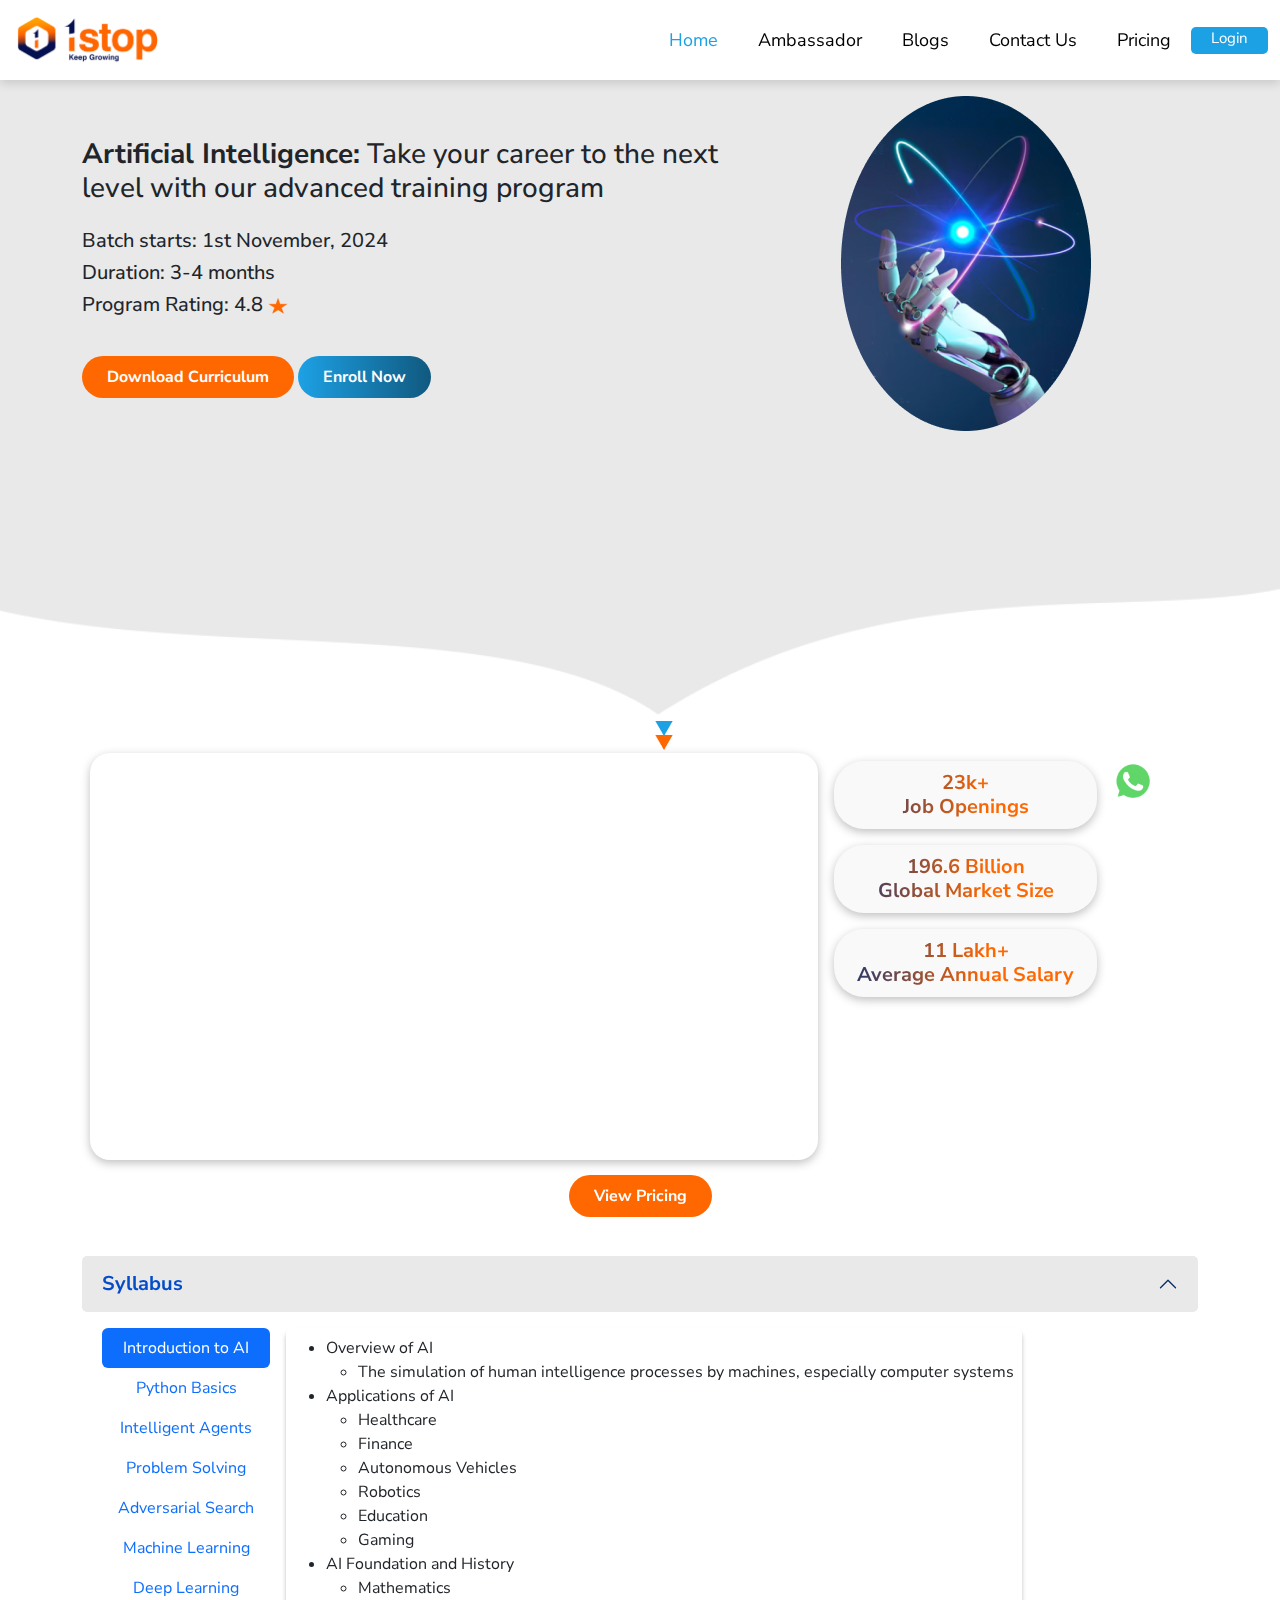
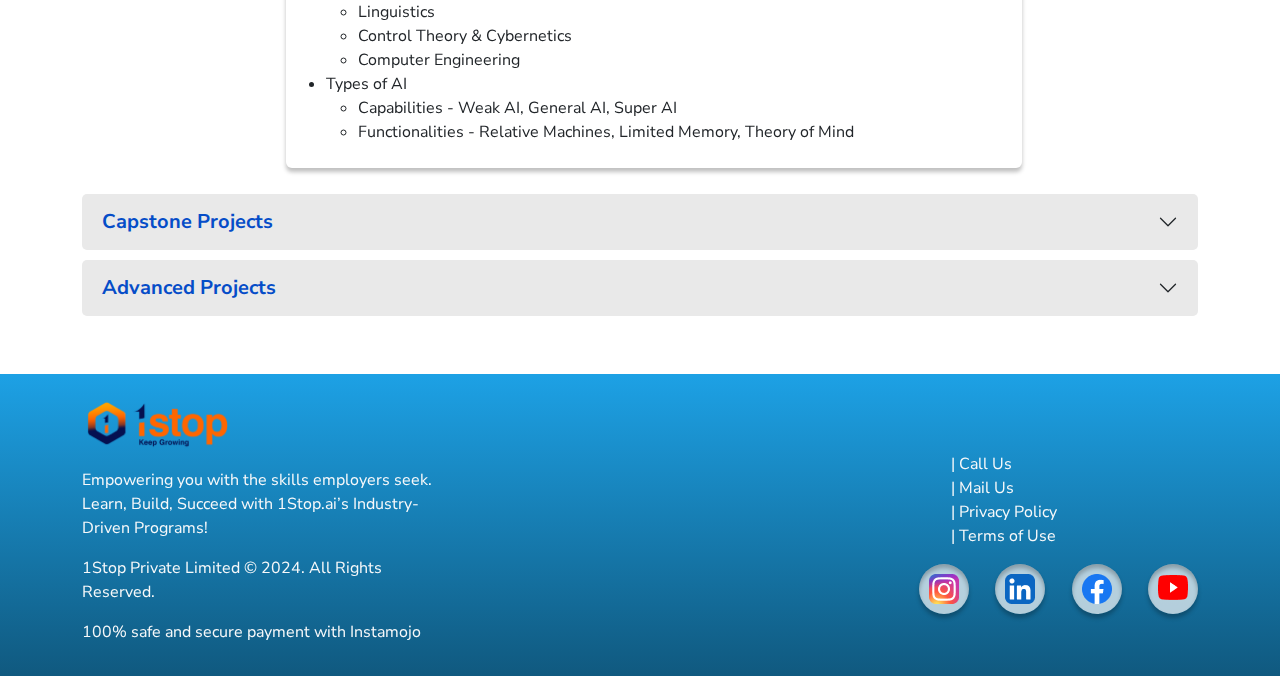
==== ai.html @ bd35b6ce "commit" ====
<!DOCTYPE html>
<html lang="en">

<head>
    <meta charset="UTF-8">
    <meta name="viewport" content="width=device-width, initial-scale=1.0">
    <title>1Stop| Keep Growing</title>
    <link rel="shortcut icon" href="images/1Stop_logo.png" type="image/x-icon">
    <link rel="preconnect" href="https://fonts.googleapis.com">
    <link rel="preconnect" href="https://fonts.gstatic.com" crossorigin>
    <link
        href="https://fonts.googleapis.com/css2?family=Nunito+Sans:ital,opsz,wght@0,6..12,200..1000;1,6..12,200..1000&display=swap"
        rel="stylesheet">
    <!-- Bootsrap CSS -->
    <link rel="stylesheet" href="https://cdn.jsdelivr.net/npm/bootstrap@5.3.3/dist/css/bootstrap.min.css">
    <link rel="stylesheet" href="css/style.css">
    <link rel="stylesheet" href="https://cdnjs.cloudflare.com/ajax/libs/OwlCarousel2/2.3.4/assets/owl.carousel.min.css"
        integrity="sha512-tS3S5qG0BlhnQROyJXvNjeEM4UpMXHrQfTGmbQ1gKmelCxlSEBUaxhRBj/EFTzpbP4RVSrpEikbmdJobCvhE3g=="
        crossorigin="anonymous" referrerpolicy="no-referrer" />
    <link rel="stylesheet" href="https://cdn.jsdelivr.net/npm/@splidejs/splide@4.1.4/dist/css/splide.min.css">
    <!-- fontawesome CDN -->
    <link rel="stylesheet" href="https://cdnjs.cloudflare.com/ajax/libs/font-awesome/6.5.1/css/all.min.css"
        integrity="sha512-DTOQO9RWCH3ppGqcWaEA1BIZOC6xxalwEsw9c2QQeAIftl+Vegovlnee1c9QX4TctnWMn13TZye+giMm8e2LwA=="
        crossorigin="anonymous" referrerpolicy="no-referrer" />
</head>

<body>
    <!-- nav start -->
    <nav class="navbar navbar-expand-lg fixed-top">
        <div class="container-fluid">
            <a class="navbar-brand" href="index.html">
                <img src="images/1Stop_logo_New.png" width="150px" alt="logo">
            </a>
            <button class="navbar-toggler" type="button" data-bs-toggle="collapse" data-bs-target="#navbarNavAltMarkup"
                aria-controls="navbarNavAltMarkup" aria-expanded="false" aria-label="Toggle navigation">
                <span class="navbar-toggler-icon"></span>
            </button>
            <div class="collapse navbar-collapse" id="navbarNavAltMarkup">
                <div class="navbar-nav">
                    <a class="nav-link active" aria-current="page" href="#">Home</a>
                    <a class="nav-link" href="#">Ambassador</a>
                    <a class="nav-link" href="#">Blogs</a>
                    <a class="nav-link" href="#">Contact Us</a>
                    <a class="nav-link" href="price.html">Pricing</a>
                    <a class="nav-link btn-style" href="#">Login</a>
                </div>
            </div>
        </div>
    </nav>
    <!-- nav end -->

    <div class="pdp-section">
        <div class="container pt-5 pb-5">
            <div class="row mt-5">
                <div class="col-md-7 d-flex align-items-center">
                    <div class="">
                        <h3><b>Artificial Intelligence:</b> Take your career to the next level with our advanced
                            training
                            program</h3>
                        <h5 class="mt-4">Batch starts: 1st November, 2024</h5>
                        <h5>Duration: 3-4 months</h5>
                        <h5>Program Rating: 4.8 <img src="images/Star-1.png" width="20px" alt=""></h5>
                        <div class="mt-5">
                            <a href="#" target="_blank" class="btn-style4">Download Curriculum</a>
                            <a href="#" target="_blank" class="btn-style2">Enroll Now</a>
                        </div>
                    </div>
                </div>
                <div class="col-md-5 d-flex justify-content-center">
                    <img src="images/pdp-img.png" alt="">
                </div>
            </div>
        </div>
    </div>
    <div class="text-center ms-5">
        <img src="images/Polygon-1.png" alt="">
    </div>
    <div class="text-center mt-neg-1 ms-5">
        <img src="images/Polygon-2.png" alt="">
    </div>

    <div class="container pb-5">
        <div class="row">
            <div class="col-md-8 px-2">
                <div class="pdp-video">
                    <iframe width="100%" height="400px"
                        src="https://www.youtube.com/embed/hCedJpnhHKM?si=3BOY_zFJn60Yc1GN" title="YouTube video player"
                        frameborder="0"
                        allow="accelerometer; autoplay; clipboard-write; encrypted-media; gyroscope; picture-in-picture; web-share"
                        referrerpolicy="strict-origin-when-cross-origin" allowfullscreen></iframe>
                </div>
            </div>
            <div class="col-md-3 d-flex flex-column align-items-center">
                <div class="p-2 w-100">
                    <div class="pdp-num-card text-center">
                        <h6>23k+ <br>Job Openings</h6>
                    </div>
                </div>
                <div class="p-2 w-100">
                    <div class="pdp-num-card text-center">
                        <h6>196.6 Billion <br> Global Market Size</h6>
                    </div>
                </div>
                <div class="p-2 w-100">
                    <div class="pdp-num-card text-center">
                        <h6>11 Lakh+ <br> Average Annual Salary</h6>
                    </div>
                </div>
            </div>
            <div class="col-md-1 p-2">
                <a href="#" target="_blank">
                    <img src="images/whatsapp-icon.png" width="40px" alt="">
                </a>
            </div>
        </div>
        <div class="text-center mt-4">
            <a href="#" class="btn-style4">View Pricing</a>
        </div>
    </div>

    <div class="container pb-5">
        <div class="accordion" id="accordionExample">
            <div class="accordion-item">
                <h2 class="accordion-header" id="headingOne">
                    <button class="accordion-button" type="button" data-bs-toggle="collapse"
                        data-bs-target="#collapseOne" aria-expanded="true" aria-controls="collapseOne">
                        Syllabus
                    </button>
                </h2>
                <div id="collapseOne" class="accordion-collapse collapse show" aria-labelledby="headingOne"
                    data-bs-parent="#accordionExample">
                    <div class="accordion-body">
                        <div class="d-flex align-items-start">
                            <div class="nav flex-column nav-pills me-3" id="v-pills-tab" role="tablist"
                                aria-orientation="vertical">
                                <button class="nav-link active" id="v-pills-home-tab" data-bs-toggle="pill"
                                    data-bs-target="#v-pills-home" type="button" role="tab" aria-controls="v-pills-home"
                                    aria-selected="true">Introduction to AI</button>
                                <button class="nav-link" id="v-pills-profile-tab" data-bs-toggle="pill"
                                    data-bs-target="#v-pills-profile" type="button" role="tab"
                                    aria-controls="v-pills-profile" aria-selected="false">Python Basics</button>
                                <button class="nav-link" id="v-pills-messages-tab" data-bs-toggle="pill"
                                    data-bs-target="#v-pills-messages" type="button" role="tab"
                                    aria-controls="v-pills-messages" aria-selected="false">Intelligent Agents</button>
                                <button class="nav-link" id="v-pills-settings-tab" data-bs-toggle="pill"
                                    data-bs-target="#v-pills-settings" type="button" role="tab"
                                    aria-controls="v-pills-settings" aria-selected="false">Problem Solving</button>
                                    <button class="nav-link" id="v-pills-101-tab" data-bs-toggle="pill"
                                    data-bs-target="#v-pills-101" type="button" role="tab"
                                    aria-controls="v-pills-101" aria-selected="false">Adversarial Search</button>
                                    <button class="nav-link" id="v-pills-102-tab" data-bs-toggle="pill"
                                    data-bs-target="#v-pills-102" type="button" role="tab"
                                    aria-controls="v-pills-102" aria-selected="false">Machine Learning</button>
                                    <button class="nav-link" id="v-pills-103-tab" data-bs-toggle="pill"
                                    data-bs-target="#v-pills-103" type="button" role="tab"
                                    aria-controls="v-pills-103" aria-selected="false">Deep Learning</button>
                            </div>
                            <div class="tab-content" id="v-pills-tabContent">
                                <div class="tab-pane fade show active" id="v-pills-home" role="tabpanel"
                                    aria-labelledby="v-pills-home-tab">
                                    <div class="card p-2">
                                        <ul>
                                            <li>Overview of AI
                                                <ul>
                                                    <li>The simulation of human intelligence processes by machines, especially computer systems</li>
                                                </ul>
                                            </li>
                                            <li>Applications of AI
                                                <ul>
                                                    <li>Healthcare</li>
                                                    <li>Finance</li>
                                                    <li>Autonomous Vehicles</li>
                                                    <li>Robotics</li>
                                                    <li>Education</li>
                                                    <li>Gaming</li>
                                                </ul>
                                            </li>
                                            <li>AI Foundation and History
                                                <ul>
                                                    <li>Mathematics</li>
                                                    <li>Linguistics</li>
                                                    <li>Control Theory & Cybernetics</li>
                                                    <li>Computer Engineering</li>
                                                </ul>
                                            </li>
                                            <li>Types of AI
                                                <ul>
                                                    <li>Capabilities - Weak AI, General AI, Super AI</li>
                                                    <li>Functionalities - Relative Machines, Limited Memory, Theory of Mind</li>
                                                </ul>
                                            </li>
                                        </ul>
                                    </div>
                                </div>
                                <div class="tab-pane fade" id="v-pills-profile" role="tabpanel"
                                    aria-labelledby="v-pills-profile-tab">...</div>
                                <div class="tab-pane fade" id="v-pills-messages" role="tabpanel"
                                    aria-labelledby="v-pills-messages-tab">...</div>
                                <div class="tab-pane fade" id="v-pills-settings" role="tabpanel"
                                    aria-labelledby="v-pills-settings-tab">...</div>
                            </div>
                        </div>
                    </div>
                </div>
            </div>
            <div class="accordion-item">
                <h2 class="accordion-header" id="headingTwo">
                    <button class="accordion-button collapsed" type="button" data-bs-toggle="collapse"
                        data-bs-target="#collapseTwo" aria-expanded="false" aria-controls="collapseTwo">
                        Capstone Projects
                    </button>
                </h2>
                <div id="collapseTwo" class="accordion-collapse collapse" aria-labelledby="headingTwo"
                    data-bs-parent="#accordionExample">
                    <div class="accordion-body">
                        <strong>This is the second item's accordion body.</strong> It is hidden by default, until the
                        collapse plugin adds the appropriate classes that we use to style each element. These classes
                        control the overall appearance, as well as the showing and hiding via CSS transitions. You can
                        modify any of this with custom CSS or overriding our default variables. It's also worth noting
                        that just about any HTML can go within the <code>.accordion-body</code>, though the transition
                        does limit overflow.
                    </div>
                </div>
            </div>
            <div class="accordion-item">
                <h2 class="accordion-header" id="headingThree">
                    <button class="accordion-button collapsed" type="button" data-bs-toggle="collapse"
                        data-bs-target="#collapseThree" aria-expanded="false" aria-controls="collapseThree">
                        Advanced Projects
                    </button>
                </h2>
                <div id="collapseThree" class="accordion-collapse collapse" aria-labelledby="headingThree"
                    data-bs-parent="#accordionExample">
                    <div class="accordion-body">
                        <strong>This is the third item's accordion body.</strong> It is hidden by default, until the
                        collapse plugin adds the appropriate classes that we use to style each element. These classes
                        control the overall appearance, as well as the showing and hiding via CSS transitions. You can
                        modify any of this with custom CSS or overriding our default variables. It's also worth noting
                        that just about any HTML can go within the <code>.accordion-body</code>, though the transition
                        does limit overflow.
                    </div>
                </div>
            </div>
        </div>
    </div>

    <!-- footer -->
    <footer>
        <div class="container pb-3 pt-4">
            <div>
                <img src="images/1Stop_logo_New.png" width="150px" alt="">
            </div>
            <div class="row">
                <div class="col-md-4 mt-3">
                    <p class="text-light">Empowering you with the skills employers seek. Learn, Build, Succeed with
                        1Stop.ai’s Industry-Driven Programs!
                    </p>
                    <p class="text-light">1Stop Private Limited © 2024. All Rights Reserved.</p>
                    <p class="text-light">100% safe and secure payment with Instamojo</p>
                </div>
                <div class="col-md-5"></div>
                <div class="col-md-3">
                    <ul type="none">
                        <li class="text-light"><a href="tel:+91" target="_blank"></a>| Call Us</li>
                        <li class="text-light"><a href="mailto:support@1stop.ai" target="_blank"></a>| Mail Us</li>
                        <li class="text-light"><a href="#" target="_blank"></a>| Privacy Policy</li>
                        <li class="text-light"><a href="#" target="_blank"></a>| Terms of Use</li>
                    </ul>
                    <div class="d-flex justify-content-between">
                        <div class="social-icon">
                            <a href="#" target="_blank">
                                <img src="images/icons_instagram.png" width="30px" alt="">
                            </a>
                        </div>
                        <div class="social-icon">
                            <a href="#" target="_blank">
                                <img src="images/icons_linkedin.png" width="30px" alt="">
                            </a>
                        </div>
                        <div class="social-icon">
                            <a href="#" target="_blank">
                                <img src="images/logos_facebook.png" width="30px" alt="">
                            </a>
                        </div>
                        <div class="social-icon">
                            <a href="#" target="_blank">
                                <img src="images/youtube-icon.png" width="30px" alt="">
                            </a>
                        </div>
                    </div>
                </div>
            </div>
        </div>
    </footer>

    <script src="https://cdnjs.cloudflare.com/ajax/libs/jquery/3.7.1/jquery.min.js"
        integrity="sha512-v2CJ7UaYy4JwqLDIrZUI/4hqeoQieOmAZNXBeQyjo21dadnwR+8ZaIJVT8EE2iyI61OV8e6M8PP2/4hpQINQ/g=="
        crossorigin="anonymous" referrerpolicy="no-referrer"></script>
    <!-- Bootsrap JS -->
    <script src="https://cdn.jsdelivr.net/npm/bootstrap@5.3.3/dist/js/bootstrap.bundle.min.js"></script>
</body>

</html>
---- css/style.css ----
* {
  padding: 0;
  margin: 0;
}

/* <uniquifier>: Use a unique and descriptive class name */
/*  <weight>: Use a value from 200 to 1000 */

.nunito-sans {
  font-family: "Nunito Sans", sans-serif;
  font-optical-sizing: auto;
  font-weight: 400;
  font-style: normal;
  font-variation-settings:
    "wdth"100,
    "YTLC"500;
}

body {
  font-family: "Nunito Sans", sans-serif;
}

.row {
  --bs-gutter-x: 0;
}

.op-7 {
  opacity: .7;
}

a {
  text-decoration: none;
  color: #000;
}

.navbar {
  box-shadow: 0px 3px 10px 0px rgba(0, 0, 0, .15);
  background-color: #fff;
}

.navbar-collapse {
  flex-grow: 0;
}

.navbar-nav .nav-link {
  padding: 0px 20px !important;
  color: #000;
  font-size: 18px;
}

.navbar-nav .nav-link.active {
  color: #1DA1E5;
}

.btn-style {
  padding: 15px 25px 15px 25px;
  border-radius: 5px;
  background-color: #1DA1E5;
  color: #fff !important;
  font-size: 15px !important;
}

.head-1 {
  background: linear-gradient(90deg, #2B396E 0%, #FF6700 60%);
  -webkit-background-clip: text;
  -webkit-text-fill-color: transparent;
  font-weight: 600;
}

.mt-neg-1 {
  margin-top: -10px;
}

.btn-style2 {
  background: linear-gradient(90deg, #1DA1E5 0%, #10597F 100%);
  color: #FFFFFF;
  font-size: 16px;
  border-radius: 30px;
  padding: 10px 25px;
  font-weight: 700;
}

.btn-style3 {
  background: #E9E9E9;
  color: #000000;
  font-size: 16px;
  border-radius: 30px;
  padding: 10px 25px;
  font-weight: 700;
}

/* carousel */
.splide {
  margin-top: 100px;

  .splide__slide {
    position: relative;
    width: calc(45% - 6px) !important;
    transform: scale(.9);
    transition: transform 400ms;

    &:hover {
      .card__content {
        .card__excerpt {}
      }
    }

    .test {
      display: block;
      position: absolute;
      top: 0;
      left: 0;
      width: 100%;
      height: 100%;
      z-index: 5;
    }

    .card-hero {
      position: relative;
      height: 100%;
      border: none;

      &::before {
        content: '';
        display: block;
        background-color: transparent;
        top: 0;
        left: 0;
        width: 100%;
        height: 100%;
        transform: translate(-20px, -20px);
        border: 1px solid var(--color-light);
        z-index: -2;
      }

      img {
        display: block;
        position: absolute;
        top: 0;
        left: 0;
        width: 100%;
        height: 100%;
        object-fit: cover;
        z-index: 0;
      }

      .card__content {
        position: absolute;
        margin: 0px 20px;
        bottom: 20px;
        width: calc(90% - 6px);
        border: 4px solid #FFFFFF;
        background: #D9D9D9;
        border-radius: 40px;

        .card__content-inner {
          position: relative;
          height: 100%;
          display: flex;
          flex-direction: column;
          padding: 5px 20px;
          color: #000;
          isolation: isolate;
          z-index: 1;

          &::before {
            content: '';
            display: block;
            position: absolute;
            top: 0;
            left: 0;
            width: 100%;
            height: 100%;
            background-color: rgba(black, .5);
            z-index: -1;
          }
        }

        .card__title {
          font-size: 20px;
          font-weight: bold;
        }

        .card__excerpt {
          margin-bottom: 0px;
          font-size: 14px;
        }
      }
    }
  }

  .is-active {
    transform: scale(1);
  }

  .splide__pagination {
    display: none;
  }
}

.text-orange {
  color: #FF6700;
}

.text-blue {
  color: #054DC8;
}

.bg-sec {
  background-color: #1da2e531;
  padding: 10px;
  border-radius: 10px;
}

.card {
  border: 0;
  box-shadow: 0px 4px 4px 0px #00000040;
}

.std-card {
  height: 310px;
  margin: 10px;
  border-radius: 40px;
}

.std-img {
  width: 140px;
  height: 140px;
  border-radius: 50%;
  overflow: hidden;
  margin-top: -70px;
}

.t-30 {
  top: 27%;
}

.owl-carousel .item img {
  display: inline !important;
  width: revert-layer !important;
}

.owl-carousel .owl-stage-outer {
  padding-top: 80px;

}

.owl-carousel .owl-nav {
  text-align: center;
}

.owl-carousel button.owl-dot {
  display: none;
}

.owl-carousel .owl-nav button.owl-next span,
.owl-carousel .owl-nav button.owl-prev span {
  margin: 0px 20px;
  font-size: 30px;
  color: #FF6700;
}

.course-card {
  background: linear-gradient(270deg, #1DA1E5 0%, #10597F 100%);

}

.course-cat {
  color: #fff;
  background: linear-gradient(270deg, #6bb1d79a 0%, #1890cb6e 100%);
  padding: 5px 10px;
  width: -webkit-fill-available;
  border-radius: 5px;
}

.course-cat:hover {
  color: #000;
  background: #fff;
  border-radius: 30px;
}

.img-course {
  z-index: 2;
  position: relative;
  box-shadow: 0px 10px 10px 0px rgba(0, 0, 0, .25);
  border-radius: 30px;
  overflow: hidden;
  height: 200px;
}

.course-content {
  margin-top: -30px;
}

.filterDiv {
  display: none;
}

.show {
  display: block;
}

.filter.active .course-cat {
  color: #000;
  background: #fff;
  border-radius: 30px;
}

.card-key {
  border-top-left-radius: 40px;
  border-bottom-right-radius: 40px;
  box-shadow: 0px 4px 10px 0px rgba(0, 0, 0, 0.25);
}

.card-key:hover {
  box-shadow: 5px 40px 26px -10px rgba(0, 0, 0, 0.1);
}

.card-mentor {
  padding: 20px;
  border-top-left-radius: 40px;
  border-top-right-radius: 40px;
  margin-top: 140px;
}

.mentor-img {
  margin-top: -150px;
}

footer {
  background: linear-gradient(180deg, #1DA1E5 0%, #10597F 100%);

}

.social-icon {
  width: 50px;
  height: 50px;
  padding: 10px;
  border-radius: 50%;
  box-shadow: 0px 4px 4px 0px #00000040 inset, 0px 4px 4px 0px #00000040;
  background: rgba(249, 249, 249, 0.7);
}

.card-news{
  border: 1px solid #000;
  padding: 10px;
  border-radius: 30px 30px 30px 0px;
}
.pdp-section{
  background-image: url('../images/Ellipse-21.png');
  background-position: center;
  background-size: cover;
  height: 715px;
}
.btn-style4{
  background: #FF6700;
  color: #fff;
  font-size: 16px;
  border-radius: 30px;
  padding: 10px 25px;
  font-weight: 700;
}

.pdp-video{
  border-radius: 20px;
  box-shadow: 0px 3px 10px 0px rgba(0, 0, 0, .25);
  overflow: hidden;
}

.pdp-num-card{
  box-shadow: 0px 3px 10px 0px rgba(0, 0, 0, .25);
  padding: 10px 20px;
  border-radius: 30px;
  background-color: rgba(249, 249, 249, 1);
}

.pdp-num-card h6{
  font-size: 20px;
  background: linear-gradient(90deg, #2B396E 0%, #FF6700 60%);
  -webkit-background-clip: text;
  -webkit-text-fill-color: transparent;
  font-weight: 700;
  margin-bottom: 0px;
}
.accordion-item{
  border: none;
  margin-bottom: 10px;
  
}
.accordion-button{
  background-color: rgba(233, 233, 233, 1) !important;
  color: #054DC8 !important;
  font-weight: 700;
  font-size: 20px;
  box-shadow: none !important;
  border-radius: 5px;
}
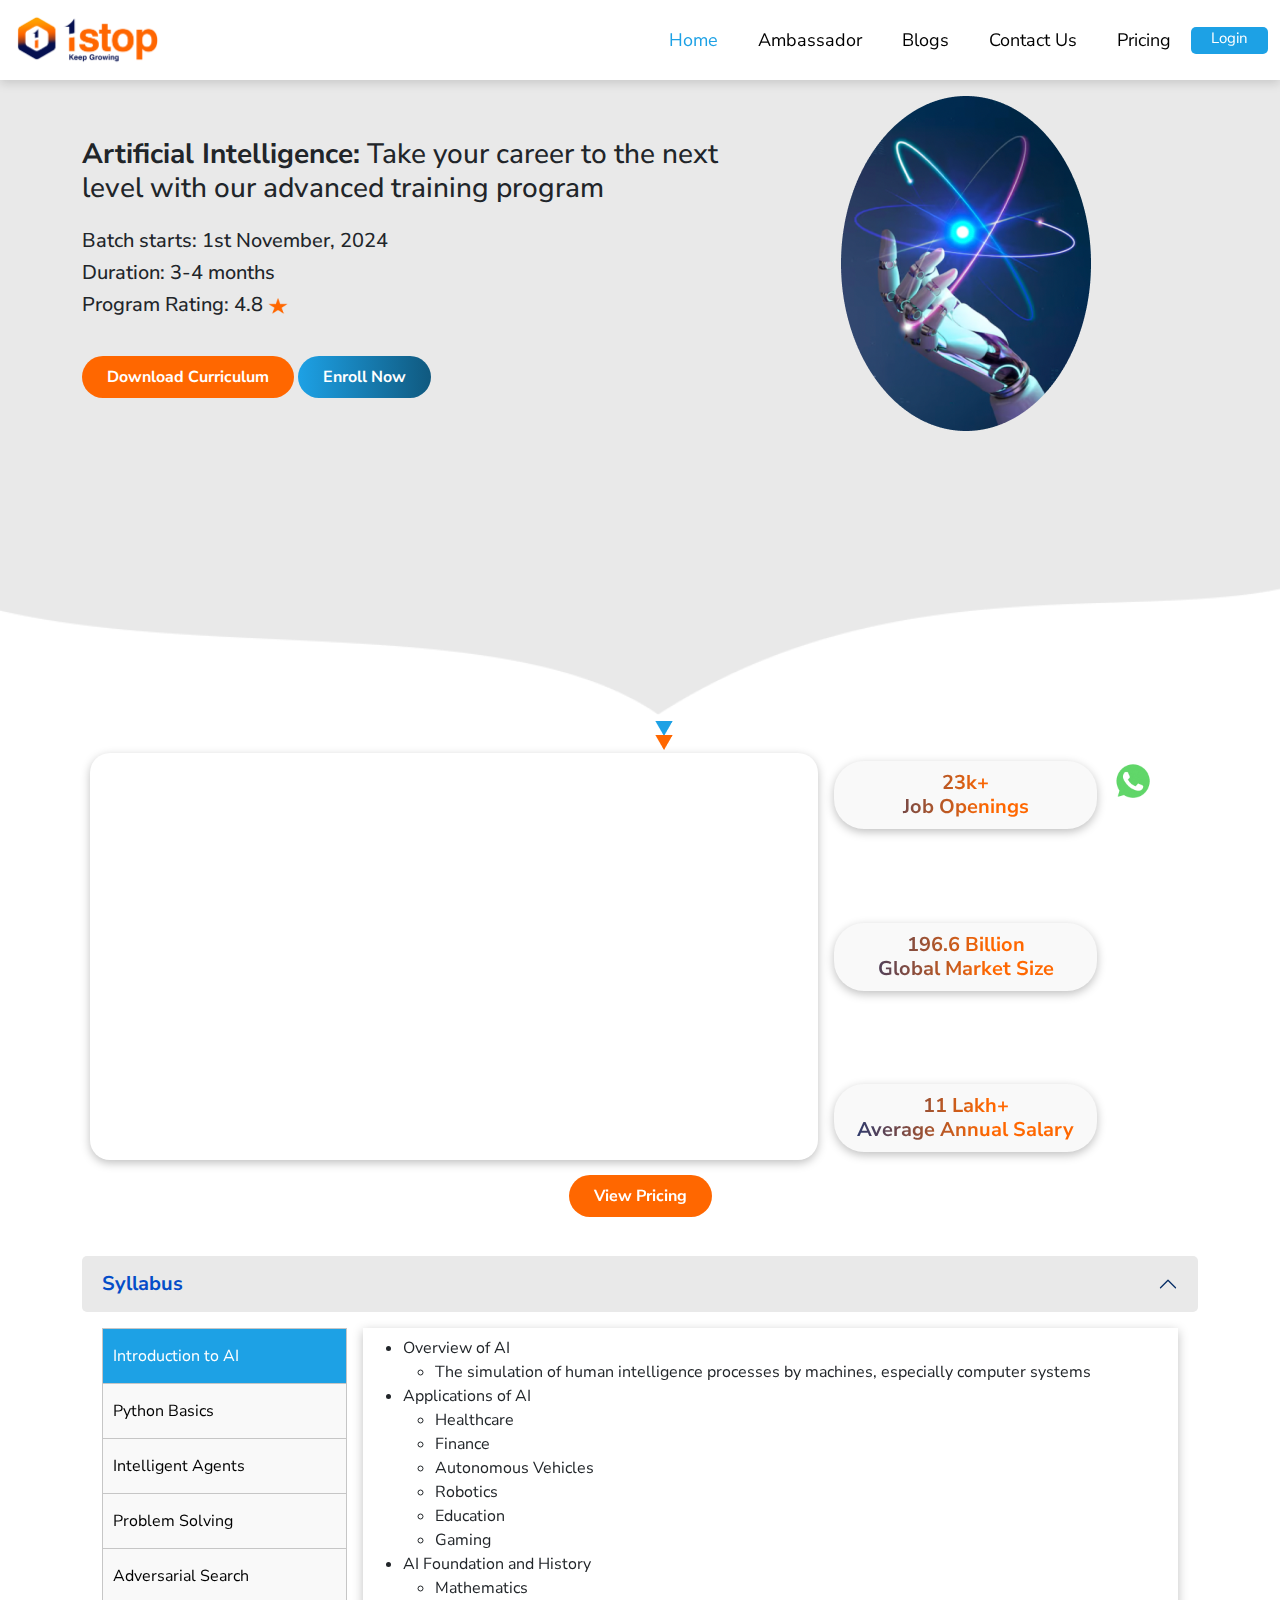
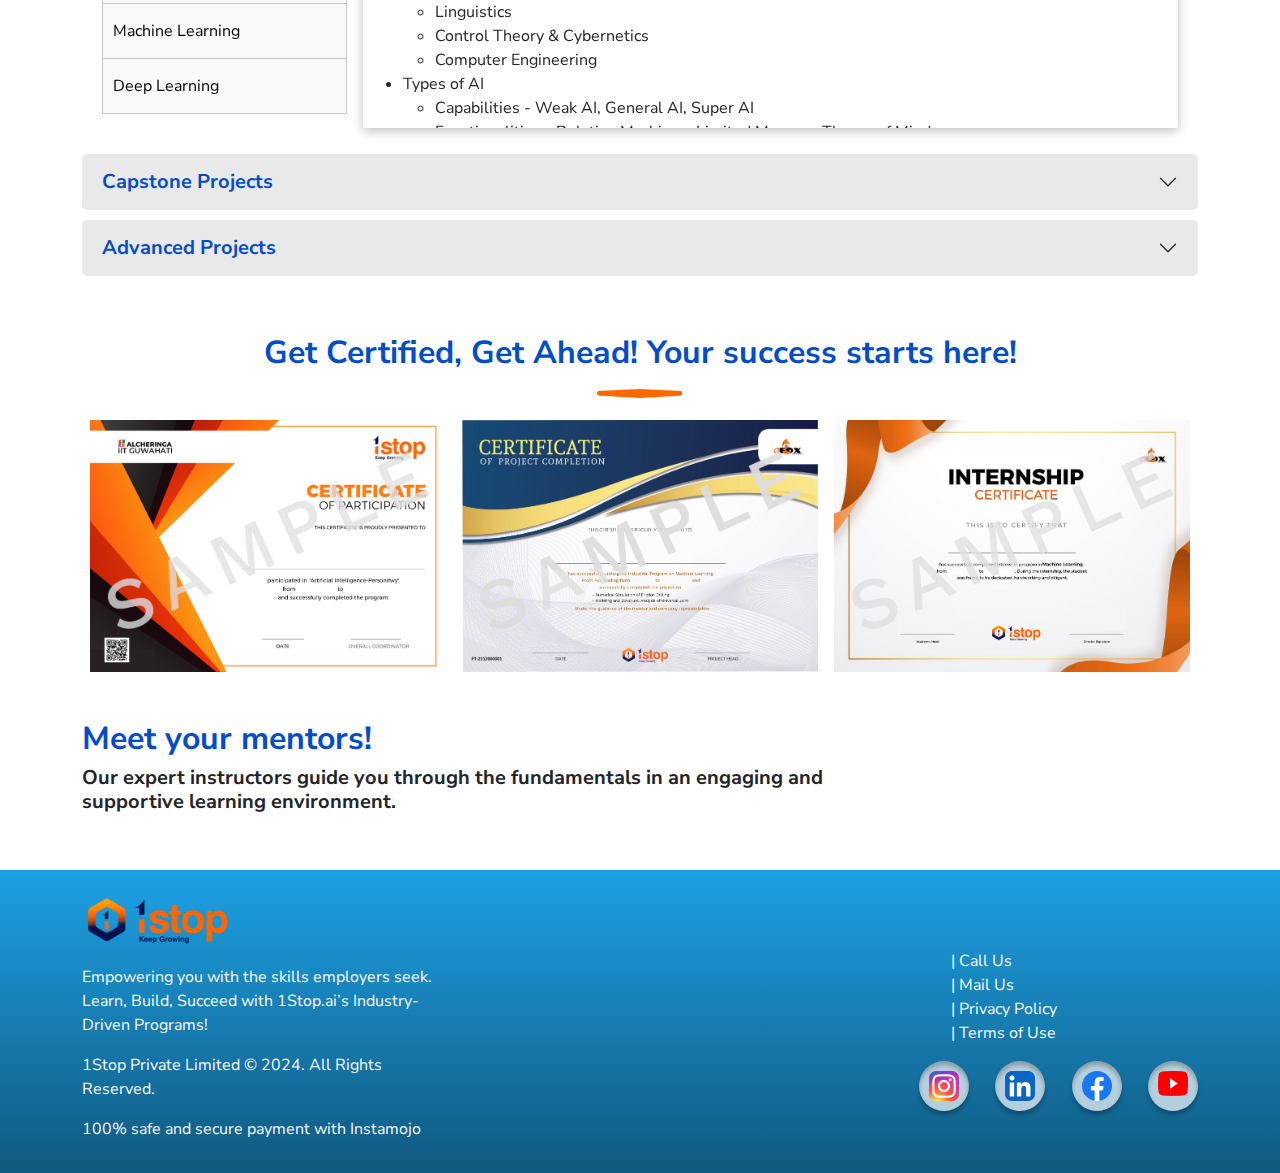
==== commit ed692278: "commit" ====
--- a/ai.html
+++ b/ai.html
@@ -90,7 +90,7 @@
                         referrerpolicy="strict-origin-when-cross-origin" allowfullscreen></iframe>
                 </div>
             </div>
-            <div class="col-md-3 d-flex flex-column align-items-center">
+            <div class="col-md-3 d-flex flex-column justify-content-between">
                 <div class="p-2 w-100">
                     <div class="pdp-num-card text-center">
                         <h6>23k+ <br>Job Openings</h6>
@@ -131,38 +131,46 @@
                     data-bs-parent="#accordionExample">
                     <div class="accordion-body">
                         <div class="d-flex align-items-start">
-                            <div class="nav flex-column nav-pills me-3" id="v-pills-tab" role="tablist"
-                                aria-orientation="vertical">
-                                <button class="nav-link active" id="v-pills-home-tab" data-bs-toggle="pill"
-                                    data-bs-target="#v-pills-home" type="button" role="tab" aria-controls="v-pills-home"
-                                    aria-selected="true">Introduction to AI</button>
-                                <button class="nav-link" id="v-pills-profile-tab" data-bs-toggle="pill"
-                                    data-bs-target="#v-pills-profile" type="button" role="tab"
-                                    aria-controls="v-pills-profile" aria-selected="false">Python Basics</button>
-                                <button class="nav-link" id="v-pills-messages-tab" data-bs-toggle="pill"
-                                    data-bs-target="#v-pills-messages" type="button" role="tab"
-                                    aria-controls="v-pills-messages" aria-selected="false">Intelligent Agents</button>
-                                <button class="nav-link" id="v-pills-settings-tab" data-bs-toggle="pill"
-                                    data-bs-target="#v-pills-settings" type="button" role="tab"
-                                    aria-controls="v-pills-settings" aria-selected="false">Problem Solving</button>
-                                    <button class="nav-link" id="v-pills-101-tab" data-bs-toggle="pill"
-                                    data-bs-target="#v-pills-101" type="button" role="tab"
-                                    aria-controls="v-pills-101" aria-selected="false">Adversarial Search</button>
-                                    <button class="nav-link" id="v-pills-102-tab" data-bs-toggle="pill"
-                                    data-bs-target="#v-pills-102" type="button" role="tab"
-                                    aria-controls="v-pills-102" aria-selected="false">Machine Learning</button>
-                                    <button class="nav-link" id="v-pills-103-tab" data-bs-toggle="pill"
-                                    data-bs-target="#v-pills-103" type="button" role="tab"
-                                    aria-controls="v-pills-103" aria-selected="false">Deep Learning</button>
+                            <div class="nav flex-column nav-pills me-3 curriculum-sidebar" id="v-pills-tab"
+                                role="tablist" aria-orientation="vertical">
+                                <button class="nav-link active d-flex justify-content-between" id="v-pills-home-tab"
+                                    data-bs-toggle="pill" data-bs-target="#v-pills-home" type="button" role="tab"
+                                    aria-controls="v-pills-home" aria-selected="true">Introduction to AI <span
+                                        class="ms-5"><i class="fa-solid fa-angle-right"></i></span></button>
+                                <button class="nav-link d-flex justify-content-between" id="v-pills-profile-tab"
+                                    data-bs-toggle="pill" data-bs-target="#v-pills-profile" type="button" role="tab"
+                                    aria-controls="v-pills-profile" aria-selected="false">Python Basics <span
+                                        class="ms-5"><i class="fa-solid fa-angle-right"></i></span></button>
+                                <button class="nav-link d-flex justify-content-between" id="v-pills-messages-tab"
+                                    data-bs-toggle="pill" data-bs-target="#v-pills-messages" type="button" role="tab"
+                                    aria-controls="v-pills-messages" aria-selected="false">Intelligent Agents <span
+                                        class="ms-5"><i class="fa-solid fa-angle-right"></i></span></button>
+                                <button class="nav-link d-flex justify-content-between" id="v-pills-settings-tab"
+                                    data-bs-toggle="pill" data-bs-target="#v-pills-settings" type="button" role="tab"
+                                    aria-controls="v-pills-settings" aria-selected="false">Problem Solving <span
+                                        class="ms-5"><i class="fa-solid fa-angle-right"></i></span></button>
+                                <button class="nav-link d-flex justify-content-between" id="v-pills-101-tab"
+                                    data-bs-toggle="pill" data-bs-target="#v-pills-101" type="button" role="tab"
+                                    aria-controls="v-pills-101" aria-selected="false">Adversarial Search <span
+                                        class="ms-5"><i class="fa-solid fa-angle-right"></i></span></button>
+                                <button class="nav-link d-flex justify-content-between" id="v-pills-102-tab"
+                                    data-bs-toggle="pill" data-bs-target="#v-pills-102" type="button" role="tab"
+                                    aria-controls="v-pills-102" aria-selected="false">Machine Learning <span
+                                        class="ms-5"><i class="fa-solid fa-angle-right"></i></span></button>
+                                <button class="nav-link d-flex justify-content-between" id="v-pills-103-tab"
+                                    data-bs-toggle="pill" data-bs-target="#v-pills-103" type="button" role="tab"
+                                    aria-controls="v-pills-103" aria-selected="false">Deep Learning <span
+                                        class="ms-5"><i class="fa-solid fa-angle-right"></i></span></button>
                             </div>
-                            <div class="tab-content" id="v-pills-tabContent">
+                            <div class="tab-content curri-scroll" id="v-pills-tabContent">
                                 <div class="tab-pane fade show active" id="v-pills-home" role="tabpanel"
                                     aria-labelledby="v-pills-home-tab">
-                                    <div class="card p-2">
+                                    <div class="p-2">
                                         <ul>
                                             <li>Overview of AI
                                                 <ul>
-                                                    <li>The simulation of human intelligence processes by machines, especially computer systems</li>
+                                                    <li>The simulation of human intelligence processes by machines,
+                                                        especially computer systems</li>
                                                 </ul>
                                             </li>
                                             <li>Applications of AI
@@ -186,18 +194,267 @@
                                             <li>Types of AI
                                                 <ul>
                                                     <li>Capabilities - Weak AI, General AI, Super AI</li>
-                                                    <li>Functionalities - Relative Machines, Limited Memory, Theory of Mind</li>
+                                                    <li>Functionalities - Relative Machines, Limited Memory, Theory of
+                                                        Mind</li>
                                                 </ul>
                                             </li>
                                         </ul>
                                     </div>
                                 </div>
                                 <div class="tab-pane fade" id="v-pills-profile" role="tabpanel"
-                                    aria-labelledby="v-pills-profile-tab">...</div>
+                                    aria-labelledby="v-pills-profile-tab">
+                                    <div class="p-2">
+                                        <ul>
+                                            <li>Introduction to Python</li>
+                                            <li>Python Functions, Packages, and Routines.
+                                                <ul>
+                                                    <li>Functions: Fuctions are blocks of reusable code that perform a
+                                                        specific task.They are defined using the def keyword, allow
+                                                        parameters, and can return results, making code more modular and
+                                                        organised.</li>
+                                                    <li>Python Packages: Packages are collections of modules that group
+                                                        related functions, classes, and routines together.</li>
+                                                    <li>Routines: Refers to a series of programmed instructions or
+                                                        functions that can be reused to perform common tasks. They help
+                                                        automate processes, improve efficiency, and minimise code
+                                                        duplication.</li>
+                                                </ul>
+                                            </li>
+                                            <li>Working with Data structure, Arrays, Vectors & Data Frames.
+                                                <ul>
+                                                    <li>Data structures in Python (e.g., lists, tuples, dictionaries,
+                                                        and sets) are ways to store and organise data efficiently. They
+                                                        allow for easy access, modification, and management of data
+                                                        depending on the structure's properties.</li>
+                                                    <li>Arrays (using libraries like numpy) and vectors are ordered
+                                                        collections of elements, typically of the same data type. Arrays
+                                                        support fast mathematical operations, while vectors are 1D
+                                                        arrays often used in linear algebra and machine learning.</li>
+                                                    <li>It is a two-dimensional, table-like data structure (from
+                                                        libraries like pandas) where data is stored in rows and columns.
+                                                        It’s ideal for handling and manipulating structured data,
+                                                        similar to spreadsheets or SQL tables.</li>
+                                                </ul>
+                                            </li>
+                                            <li>Pandas, NumPy, Matplotib packages.
+                                                <ul>
+                                                    <li>Powerful library for data manipulation and analysis, Pandas
+                                                        provides data structures like DataFrames, allowing for easy
+                                                        handling, cleaning, and transformation of structured data.</li>
+                                                    <li>A fundamental package for numerical computations, NumPy offers
+                                                        support for multi-dimensional arrays and a wide range of
+                                                        mathematical functions for operations on arrays and matrices.
+                                                    </li>
+                                                    <li>A popular plotting library used for creating static,
+                                                        interactive, and animated visualisations in Python, Matplotlib
+                                                        allows users to generate a wide variety of charts, including
+                                                        line plots, histograms, and scatter plots.</li>
+                                                </ul>
+                                            </li>
+                                        </ul>
+                                    </div>
+                                </div>
                                 <div class="tab-pane fade" id="v-pills-messages" role="tabpanel"
-                                    aria-labelledby="v-pills-messages-tab">...</div>
+                                    aria-labelledby="v-pills-messages-tab">
+                                    <div class="p-2">
+                                        <ul>
+                                            <li>Intelligent Agents
+                                                <ul>
+                                                    <li>Autonomous systems that perceive their environment, make
+                                                        decisions, and take actions to achieve specific goals, often
+                                                        improving performance through learning and adaptation.</li>
+
+                                                </ul>
+                                            </li>
+                                            <li>Rational Agents
+                                                <ul>
+                                                    <li>These agents act to achieve the best possible outcome based on
+                                                        the information they have, making decisions using logic,
+                                                        knowledge, reasoning and aiming to act optimally in any given
+                                                        situation that maximises expected utility and aligns with their
+                                                        goals.</li>
+
+                                                </ul>
+                                            </li>
+                                            <li>PEAS Representation
+                                                <ul>
+                                                    <li>Performance</li>
+                                                    <li>Environment</li>
+                                                    <li>Actuators</li>
+                                                    <li>Sensors</li>
+                                                </ul>
+                                            </li>
+                                            <li>Types of AI Agents
+                                                <ul>
+                                                    <li>Simple reflex agents</li>
+                                                    <li>Model-based agent</li>
+                                                    <li>Goal-based agents</li>
+                                                    <li>Utility-based agents</li>
+                                                    <li>Learning agents</li>
+                                                </ul>
+                                            </li>
+                                            <li>Uninformed Search Examples
+                                                <ul>
+                                                    <li>​​Explore a problem space without using additional information
+                                                        beyond the structure of the problem.</li>
+                                                </ul>
+                                            </li>
+                                        </ul>
+                                    </div>
+                                </div>
                                 <div class="tab-pane fade" id="v-pills-settings" role="tabpanel"
-                                    aria-labelledby="v-pills-settings-tab">...</div>
+                                    aria-labelledby="v-pills-settings-tab">
+                                    <div class="p-2">
+                                        <ul>
+                                            <li>Search Algorithms
+                                                <ul>
+                                                    <li>Terminologies</li>
+                                                    <li>Transition Model</li>
+                                                    <li>Optimal Solution</li>
+                                                </ul>
+                                            </li>
+                                            <li>Uninformed Search Algorithm
+                                                <ul>
+                                                    <li>Breadth First Search</li>
+                                                    <li>Depth First Search</li>
+                                                    <li>Depth Limited Search</li>
+                                                    <li>Uniform Cost Search</li>
+                                                    <li>Iterative Deepening Depth First Search</li>
+                                                    <li>Bidirectional Search</li>
+                                                </ul>
+                                            </li>
+                                            <li>Informed (Heuristic) Search Algorithm
+                                                <ul>
+                                                    <li>Best First Search</li>
+                                                    <li>A* Search</li>
+                                                </ul>
+                                            </li>
+                                            <li>Hill Climbing Algorithm
+                                                <ul>
+                                                    <li>No Backtracking</li>
+                                                    <li>State Space Diagram</li>
+                                                    <li>Simple Hill Climb</li>
+                                                    <li>Steepest Ascent Hill Climb</li>
+                                                    <li>Stochastic Hill Climb</li>
+                                                </ul>
+                                            </li>
+                                        </ul>
+                                    </div>
+                                </div>
+                                <div class="tab-pane fade" id="v-pills-101" role="tabpanel"
+                                    aria-labelledby="v-pills-101-tab">
+                                    <div class="p-2">
+                                        <ul>
+                                            <li>Adversarial Search and Games
+                                                <ul>
+                                                    <li>Purpose: Game-playing</li>
+                                                    <li>Components: Players, States</li>
+                                                    <li>Deterministic Games</li>
+                                                    <li>Non Deterministic Games</li>
+                                                    <li>Zero Sum Game</li>
+                                                    <li>Tic Tac Toe Game</li>
+                                                </ul>
+                                            </li>
+                                            <li>Minimax Algorithm
+                                                <ul>
+                                                    <li>Goal: Optimal decision-making</li>
+                                                    <li>Type: Adversarial search</li>
+                                                    <li>Process: Evaluate moves, Minimise loss</li>
+                                                    <li>Components: Max player, Min player</li>
+                                                    <li>Use: Two-player games</li>
+                                                </ul>
+                                            </li>
+                                            <li>Alpha-Beta Pruning
+                                                <ul>
+                                                    <li>Purpose: Optimise Minimax</li>
+                                                    <li>Function: Reduce search space</li>
+                                                    <li>Technique: Prune branches</li>
+                                                    <li>Efficiency: Faster evaluation</li>
+                                                    <li>Use: Game AI strategies</li>
+                                                </ul>
+                                            </li>
+                                        </ul>
+                                    </div>
+                                </div>
+                                <div class="tab-pane fade" id="v-pills-102" role="tabpanel"
+                                    aria-labelledby="v-pills-102-tab">
+                                    <div class="p-2">
+                                        <ul>
+                                            <li>Introduction to ML</li>
+                                            <li>Types of ML
+                                                <ul>
+                                                    <li>Supervised Learning</li>
+                                                    <li>Unsupervised Learning</li>
+                                                    <li>Reinforcement Learning</li>
+                                                </ul>
+                                            </li>
+                                            <li>Life Cycle of ML
+                                                <ul>
+                                                    <li>Gathering Data</li>
+                                                    <li>Data Preparation</li>
+                                                    <li>Data Wrangling</li>
+                                                    <li>Data Analysis</li>
+                                                    <li>Train Model</li>
+                                                    <li>Test Model</li>
+                                                    <li>Deployment</li>
+                                                </ul>
+                                            </li>
+                                            <li>Supervised Learning
+                                                <ul>
+                                                    <li>Classification - Logistic Regression, Decision Trees, SVM, KNN,
+                                                        Naive Bayes,</li>
+                                                    <li>Regression - Linear Regression, Polynomial Regression,Ridge
+                                                        Regression,SVR</li>
+                                                </ul>
+                                            </li>
+                                            <li>Unsupervised Learning
+                                                <ul>
+                                                    <li>Types: Clustering, Dimensionality Reduction, Association</li>
+                                                    <li>Techniques: K-Means, Hierarchical Clustering, PCA</li>
+                                                </ul>
+                                            </li>
+                                            <li>Clustering Methods
+                                                <ul>
+                                                    <li>Partitioning Clustering</li>
+                                                    <li>Density Based Clustering</li>
+                                                    <li>Distribution Model Based Clustering</li>
+                                                    <li>Hierarchical Clustering</li>
+                                                </ul>
+                                            </li>
+                                            <li>Association Rules
+                                                <ul>
+                                                    <li>Metrics of Association Rule Learning - Support, Lift, Confidence
+                                                    </li>
+                                                    <li>Types - Apriori Algorithm, Eclat Algorithm, F-P Growth Algorithm
+                                                    </li>
+                                                </ul>
+                                            </li>
+                                        </ul>
+                                    </div>
+                                </div>
+                                <div class="tab-pane fade" id="v-pills-103" role="tabpanel"
+                                    aria-labelledby="v-pills-103-tab">
+                                    <div class="p-2">
+                                        <ul>
+                                            <li>Introduction to Deep Learning</li>
+                                            <li>Architecture and Application
+                                                <ul>
+                                                    <li>Architecture - Deep Learning Network, Deep Belief Network</li>
+                                                    <li>Types - FFNN,CNN,Restricted Boltzmann Machine, Autoencoders</li>
+                                                </ul>
+                                            </li>
+                                            <li>Deep Learning Algorithms
+                                                <ul>
+                                                    <li>Convolutional Neural Networks</li>
+                                                    <li>Long Short Term Memory Networks</li>
+                                                    <li>Recurrent Neural Networks</li>
+                                                    <li>Generative Adversarial Networks</li>
+                                                    <li>Radial Basis Function Networks</li>
+                                                </ul>
+                                            </li>
+                                        </ul>
+                                    </div>
+                                </div>
                             </div>
                         </div>
                     </div>
@@ -213,12 +470,39 @@
                 <div id="collapseTwo" class="accordion-collapse collapse" aria-labelledby="headingTwo"
                     data-bs-parent="#accordionExample">
                     <div class="accordion-body">
-                        <strong>This is the second item's accordion body.</strong> It is hidden by default, until the
-                        collapse plugin adds the appropriate classes that we use to style each element. These classes
-                        control the overall appearance, as well as the showing and hiding via CSS transitions. You can
-                        modify any of this with custom CSS or overriding our default variables. It's also worth noting
-                        that just about any HTML can go within the <code>.accordion-body</code>, though the transition
-                        does limit overflow.
+                        <div class="row">
+                            <div class="col-md-6 px-2">
+                                <div class="card px-2 py-3">
+                                    <h4 class="btn-style2">Text Classification With Tensorflow</h4>
+                                    <p><b>Mastery of TensorFlow Ecosystem:</b> Gained practical experience in working
+                                        with TensorFlow, TensorFlow Hub, and TensorFlow Datasets for loading, splitting,
+                                        and processing data, especially for tasks like sentiment analysis.</p>
+                                    <p><b>Transfer Learning for NLP:</b> Learned to leverage pretrained models from
+                                        TensorFlow Hub to efficiently implement transfer learning in natural language
+                                        processing tasks, enhancing model performance with minimal effort.</p>
+                                    <p><b>Model Building and Evaluation:</b> Developed skills in building, training, and
+                                        evaluating neural networks, focusing on performance metrics like accuracy and
+                                        loss to fine-tune the model for better predictions.</p>
+                                </div>
+                            </div>
+                            <div class="col-md-6 px-2">
+                                <div class="card px-2 py-3">
+                                    <h4 class="btn-style2">Classification of Pet's Faces</h4>
+                                    <p><b>Image Data Handling and Label Encoding:</b> The project effectively extracts
+                                        pet breed names from image filenames, encodes them into numerical labels, and
+                                        resizes images to a standard size (224x224), ensuring consistency for model
+                                        training.</p>
+                                    <p><b>Dataset Exploration and Visualization:</b> The project uses Matplotlib to
+                                        visualise the pet images and their distribution, helping to identify class
+                                        imbalances and ensuring that the dataset is suitable for building a robust
+                                        classifier.</p>
+                                    <p><b>TensorFlow Integration for Feature Extraction:</b> It leverages TensorFlow’s
+                                        image processing capabilities to load, resize, and convert images into arrays,
+                                        preparing the dataset for deep learning model development focused on pet breed
+                                        classification.</p>
+                                </div>
+                            </div>
+                        </div>
                     </div>
                 </div>
             </div>
@@ -232,14 +516,59 @@
                 <div id="collapseThree" class="accordion-collapse collapse" aria-labelledby="headingThree"
                     data-bs-parent="#accordionExample">
                     <div class="accordion-body">
-                        <strong>This is the third item's accordion body.</strong> It is hidden by default, until the
-                        collapse plugin adds the appropriate classes that we use to style each element. These classes
-                        control the overall appearance, as well as the showing and hiding via CSS transitions. You can
-                        modify any of this with custom CSS or overriding our default variables. It's also worth noting
-                        that just about any HTML can go within the <code>.accordion-body</code>, though the transition
-                        does limit overflow.
-                    </div>
-                </div>
+                        <div class="row">
+                            <div class="col-md-6 px-2">
+                                <div class="card px-2 py-3">
+                                    <h4 class="btn-style4">Landmark Detection</h4>
+                                    <p><b>Image Preprocessing and Data Management:</b> Gained experience in loading,
+                                        managing, and preprocessing large-scale image datasets using libraries like
+                                        OpenCV, PIL, and pandas, essential for preparing data for deep learning models.
+                                    </p>
+                                    <p><b>Using VGG-19 for Transfer Learning:</b> Applied the VGG-19 model, a powerful
+                                        pre trained convolutional neural network, for transfer learning. This involved
+                                        adapting the model to classify landmark images, showcasing the efficiency of
+                                        using pre-trained architectures for specialised tasks with limited labelled
+                                        data.</p>
+                                    <p><b>End-to-End Workflow Integration:</b> Developed skills in building an end-to-
+                                        end workflow, integrating TensorFlow for model training, OpenCV for image
+                                        handling, and Matplotlib for visualisation. This included fine-tuning the VGG-
+                                        19 model for improved performance on the landmark classification task.</p>
+                                </div>
+                            </div>
+                        </div>
+                    </div>
+                </div>
+            </div>
+        </div>
+    </div>
+
+    <div class="container pb-5">
+        <h2 class="text-blue fw-bold text-center">Get Certified, Get Ahead! Your success starts here!</h2>
+        <div class="text-center">
+            <img src="images/Rectangle-73.png" alt="">
+        </div>
+        <div class="row mt-3">
+            <div class="col-md-4 px-2">
+                <img src="images/AI-P.png" width="100%" alt="">
+            </div>
+            <div class="col-md-4 px-2">
+                <img src="images/certificate_1.jpeg" width="100%" alt="">
+            </div>
+            <div class="col-md-4 px-2">
+                <img src="images/certificate_2.jpeg" width="100%" alt="">
+            </div>
+        </div>
+    </div>
+
+    <div class="container pb-5">
+        <div class="row">
+            <div class="col-md-8 d-flex flex-column justify-content-center">
+                <h2 class="text-blue fw-bold">Meet your mentors!</h2>
+                <h5><b>Our expert instructors guide you through the fundamentals in an engaging and supportive learning
+                        environment.</b></h5>
+            </div>
+            <div class="col-md-4">
+                <img src="images/pdp-mentor.gif" width="100%" alt="">
             </div>
         </div>
     </div>
--- a/css/style.css
+++ b/css/style.css
@@ -394,4 +394,31 @@
   font-size: 20px;
   box-shadow: none !important;
   border-radius: 5px;
+}
+
+.curriculum-sidebar{
+  border: 1px solid #c6c6c6;
+  width: 30%;
+}
+
+.curriculum-sidebar.nav-pills .nav-link{
+  background: rgba(249, 249, 249, 1);
+  color: #000;
+  border-bottom: 1px solid #c6c6c6;
+  border-radius: 0px;
+  padding: 15px 10px;
+}
+.curriculum-sidebar.nav-pills .nav-link:last-child{
+  border-bottom: none;
+}
+.curriculum-sidebar.nav-pills .nav-link.active, .curriculum-sidebar.nav-pills .show>.nav-link{
+  background: rgba(29, 161, 229, 1);
+  border-radius: 0px;
+  color: #fff;
+}
+.curri-scroll{
+  box-shadow: 0px 3px 10px 0px rgba(0, 0, 0, .25);
+  height: 400px;
+  overflow-y: scroll;
+  width: 100%;
 }